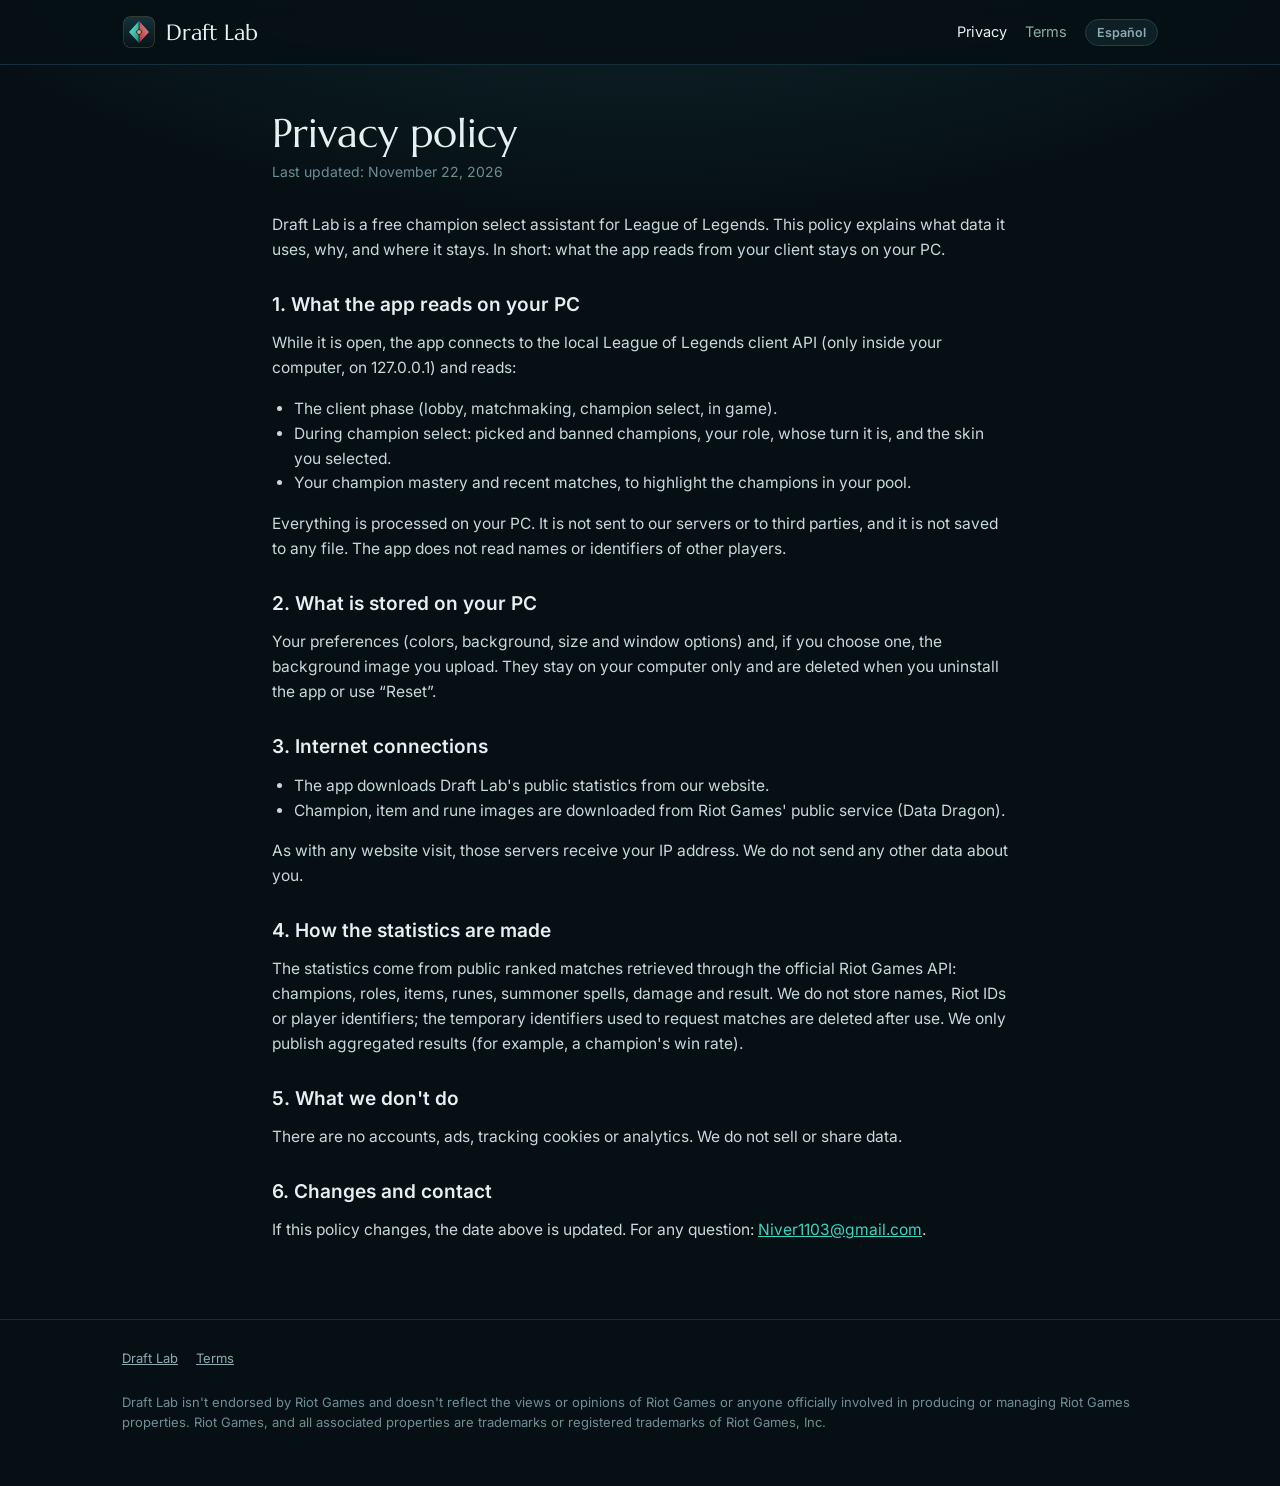
==== privacidad.html @ 86eb3110 "Publica el sitio de Draft Lab y las estadísticas Co-Authored-By: Claude Opus 5.5 <noreply@anthropic." ====
<!DOCTYPE html>
<html lang="es" data-idioma="es">
<head>
<meta charset="utf-8">
<meta name="viewport" content="width=device-width, initial-scale=1">
<title>Draft Lab · Política de privacidad / Privacy policy</title>
<link rel="icon" href="img/favicon.png">
<link rel="stylesheet" href="estilo.css">
<script src="idioma.js"></script>
</head>
<body>
<header><div class="contenedor">
  <a class="marca" href="index.html"><img src="img/icono.png" alt="">Draft Lab</a>
  <nav>
    <a class="on" href="privacidad.html"><span lang="es">Privacidad</span><span lang="en">Privacy</span></a>
    <a href="terminos.html"><span lang="es">Términos</span><span lang="en">Terms</span></a>
    <button class="idioma" type="button" data-cambiar-idioma><span lang="es">English</span><span lang="en">Español</span></button>
  </nav>
</div></header>

<main class="documento">
<div lang="es">
  <h1>Política de privacidad</h1>
  <p class="fecha">Última actualización: 22 de noviembre de 2026</p>
  <p>Draft Lab es un asistente gratuito para la selección de campeones de League of Legends. Esta política explica qué datos usa, para qué y dónde quedan. En resumen: lo que la app lee de tu cliente se queda en tu PC.</p>

  <h2>1. Lo que la app lee en tu PC</h2>
  <p>Mientras está abierta, la app se conecta a la API local del cliente de League of Legends (solo dentro de tu computador, en 127.0.0.1) y lee:</p>
  <ul>
    <li>La fase del cliente (sala, búsqueda, selección, partida).</li>
    <li>Durante la selección: los campeones elegidos y baneados, tu rol, el turno, y el aspecto que elegiste.</li>
    <li>Tu maestría de campeones y tus partidas recientes, para marcar los campeones de tu pool.</li>
  </ul>
  <p>Todo se procesa en tu PC. No se envía a nuestros servidores ni a terceros, y no se guarda en ningún archivo. La app no lee nombres ni identificadores de otros jugadores.</p>

  <h2>2. Lo que se guarda en tu PC</h2>
  <p>Tus preferencias (colores, fondo, tamaño y opciones de la ventana) y, si eliges una, la imagen de fondo que subas. Quedan solo en tu computador y se borran al desinstalar la app o al usar «Restablecer».</p>

  <h2>3. Conexiones a internet</h2>
  <ul>
    <li>La app descarga las estadísticas públicas de Draft Lab desde nuestro sitio.</li>
    <li>Las imágenes de campeones, objetos y runas se descargan del servicio público de Riot Games (Data Dragon).</li>
  </ul>
  <p>Como cualquier visita a un sitio web, esos servidores reciben tu dirección IP. No enviamos ningún otro dato tuyo.</p>

  <h2>4. Cómo se hacen las estadísticas</h2>
  <p>Las estadísticas salen de partidas clasificatorias públicas obtenidas con la API oficial de Riot Games: campeones, roles, objetos, runas, hechizos, daño y resultado. No guardamos nombres, Riot ID ni identificadores de jugadores; los identificadores temporales que se usan para pedir las partidas se borran después de usarlos. Solo publicamos resultados agregados (por ejemplo, el porcentaje de victorias de un campeón).</p>

  <h2>5. Lo que no hacemos</h2>
  <p>No hay cuentas, publicidad, cookies de seguimiento ni analítica. No vendemos ni compartimos datos.</p>

  <h2>6. Cambios y contacto</h2>
  <p>Si esta política cambia, la fecha de arriba se actualiza. Para cualquier consulta: <a href="mailto:Niver1103@gmail.com">Niver1103@gmail.com</a>.</p>
</div>

<div lang="en">
  <h1>Privacy policy</h1>
  <p class="fecha">Last updated: November 22, 2026</p>
  <p>Draft Lab is a free champion select assistant for League of Legends. This policy explains what data it uses, why, and where it stays. In short: what the app reads from your client stays on your PC.</p>

  <h2>1. What the app reads on your PC</h2>
  <p>While it is open, the app connects to the local League of Legends client API (only inside your computer, on 127.0.0.1) and reads:</p>
  <ul>
    <li>The client phase (lobby, matchmaking, champion select, in game).</li>
    <li>During champion select: picked and banned champions, your role, whose turn it is, and the skin you selected.</li>
    <li>Your champion mastery and recent matches, to highlight the champions in your pool.</li>
  </ul>
  <p>Everything is processed on your PC. It is not sent to our servers or to third parties, and it is not saved to any file. The app does not read names or identifiers of other players.</p>

  <h2>2. What is stored on your PC</h2>
  <p>Your preferences (colors, background, size and window options) and, if you choose one, the background image you upload. They stay on your computer only and are deleted when you uninstall the app or use “Reset”.</p>

  <h2>3. Internet connections</h2>
  <ul>
    <li>The app downloads Draft Lab's public statistics from our website.</li>
    <li>Champion, item and rune images are downloaded from Riot Games' public service (Data Dragon).</li>
  </ul>
  <p>As with any website visit, those servers receive your IP address. We do not send any other data about you.</p>

  <h2>4. How the statistics are made</h2>
  <p>The statistics come from public ranked matches retrieved through the official Riot Games API: champions, roles, items, runes, summoner spells, damage and result. We do not store names, Riot IDs or player identifiers; the temporary identifiers used to request matches are deleted after use. We only publish aggregated results (for example, a champion's win rate).</p>

  <h2>5. What we don't do</h2>
  <p>There are no accounts, ads, tracking cookies or analytics. We do not sell or share data.</p>

  <h2>6. Changes and contact</h2>
  <p>If this policy changes, the date above is updated. For any question: <a href="mailto:Niver1103@gmail.com">Niver1103@gmail.com</a>.</p>
</div>
</main>

<footer><div class="contenedor">
  <div class="enlaces"><a href="index.html">Draft Lab</a><a href="terminos.html"><span lang="es">Términos</span><span lang="en">Terms</span></a></div>
  <p>Draft Lab isn't endorsed by Riot Games and doesn't reflect the views or opinions of Riot Games or anyone officially involved in producing or managing Riot Games properties. Riot Games, and all associated properties are trademarks or registered trademarks of Riot Games, Inc.</p>
</div></footer>
</body>
</html>
---- estilo.css ----
/* Sitio de Draft Lab: misma identidad que la app (fondo verde azulado oscuro, turquesa, Marcellus e Inter). */
@font-face{font-family:Inter;font-style:normal;font-weight:400 700;font-display:swap;src:url(fuentes/inter-latin.woff2) format('woff2');unicode-range:U+0000-00FF,U+0131,U+0152-0153,U+02BB-02BC,U+02C6,U+02DA,U+02DC,U+0304,U+0308,U+0329,U+2000-206F,U+20AC,U+2122,U+2191,U+2193,U+2212,U+2215,U+FEFF,U+FFFD}
@font-face{font-family:Inter;font-style:normal;font-weight:400 700;font-display:swap;src:url(fuentes/inter-latin-ext.woff2) format('woff2');unicode-range:U+0100-02BA,U+02BD-02C5,U+02C7-02CC,U+02CE-02D7,U+02DD-02FF,U+0304,U+0308,U+0329,U+1D00-1DBF,U+1E00-1E9F,U+1EF2-1EFF,U+2020,U+20A0-20AB,U+20AD-20C0,U+2113,U+2C60-2C7F,U+A720-A7FF}
@font-face{font-family:Marcellus;font-style:normal;font-weight:400;font-display:swap;src:url(fuentes/marcellus-latin.woff2) format('woff2');unicode-range:U+0000-00FF,U+0131,U+0152-0153,U+02BB-02BC,U+02C6,U+02DA,U+02DC,U+0304,U+0308,U+0329,U+2000-206F,U+20AC,U+2122,U+2191,U+2193,U+2212,U+2215,U+FEFF,U+FFFD}
:root{color-scheme:dark;--bg:#0a1418;--pan:#0f1f26;--pan2:#132830;--line:#21404a;--ink:#e6f0f1;--mut:#8eaab1;--tenue:#6f8d95;--acc:#36d6c0;--riv:#f0646e;--gold:#c8aa6e}
*{box-sizing:border-box}
html,body{margin:0}
body{background:#061014 radial-gradient(1200px 600px at 50% -200px,#123039 0%,transparent 70%) no-repeat;color:var(--ink);font:16px/1.6 Inter,system-ui,sans-serif}
a{color:var(--acc)}
img{display:block;max-width:100%}
.contenedor{max-width:1080px;margin:0 auto;padding:0 22px}
/* idioma: cada texto viene en español e inglés; se muestra uno */
html[data-idioma="es"] [lang="en"],html[data-idioma="en"] [lang="es"]{display:none!important}
header{position:sticky;top:0;z-index:5;background:#061014e6;backdrop-filter:blur(10px);border-bottom:1px solid #15303a}
header .contenedor{display:flex;align-items:center;gap:12px;min-height:64px}
.marca{display:flex;align-items:center;gap:10px;color:var(--ink);text-decoration:none;font:400 22px Marcellus,Georgia,serif}
.marca img{width:34px;height:34px}
nav{margin-left:auto;display:flex;align-items:center;gap:18px;font-size:14.5px}
nav a{color:var(--mut);text-decoration:none}
nav a:hover,nav a.on{color:var(--ink)}
.idioma{font:600 12.5px Inter,sans-serif;color:var(--mut);background:var(--pan);border:1px solid var(--line);border-radius:999px;padding:5px 11px;cursor:pointer}
.idioma:hover{color:var(--ink)}
.heroe{display:grid;grid-template-columns:1.1fr .9fr;gap:40px;align-items:center;padding:64px 0 40px}
.heroe h1{font:400 50px/1.08 Marcellus,Georgia,serif;margin:0 0 18px;letter-spacing:-.01em}
.heroe p{font-size:18px;color:var(--mut);margin:0 0 26px;max-width:540px}
.botones{display:flex;flex-wrap:wrap;gap:12px}
.boton{display:inline-flex;align-items:center;gap:8px;font-weight:600;font-size:15.5px;text-decoration:none;border-radius:10px;padding:12px 20px}
.boton.principal{background:var(--acc);color:#04211d}
.boton.secundario{border:1px solid var(--line);color:var(--ink);background:var(--pan)}
.nota{font-size:13px;color:var(--tenue);margin-top:12px}
.capturas{display:flex;justify-content:center;gap:16px}
.capturas img{width:31%;border-radius:12px;border:1px solid #1d3942;box-shadow:0 24px 60px -24px #000}
.capturas img:nth-child(2){transform:translateY(-18px)}
section{padding:46px 0}
section h2{font:400 32px/1.15 Marcellus,Georgia,serif;margin:0 0 10px;text-align:center}
section>.contenedor>p.sub{color:var(--mut);text-align:center;max-width:640px;margin:0 auto 30px}
.rejilla{display:grid;grid-template-columns:repeat(auto-fit,minmax(230px,1fr));gap:16px}
.tarjeta{background:var(--pan);border:1px solid var(--line);border-radius:14px;padding:20px}
.tarjeta h3{font:600 16px Inter,sans-serif;margin:0 0 6px}
.tarjeta p{margin:0;color:var(--mut);font-size:14.5px}
.tarjeta .tag{display:inline-block;font:700 11px Inter,sans-serif;letter-spacing:.07em;text-transform:uppercase;color:var(--acc);margin-bottom:8px}
.limpio{display:grid;grid-template-columns:repeat(auto-fit,minmax(260px,1fr));gap:12px;max-width:900px;margin:0 auto}
.limpio div{display:flex;gap:10px;align-items:flex-start;font-size:15px;color:var(--mut)}
.limpio b{color:var(--ink)}
.limpio i{flex:none;width:22px;height:22px;border-radius:50%;background:color-mix(in srgb,var(--acc) 18%,transparent);border:1px solid var(--acc);display:grid;place-items:center;font-style:normal;font-size:12px;color:var(--acc);margin-top:2px}
/* páginas de texto (privacidad y términos) */
.documento{max-width:780px;margin:0 auto;padding:46px 22px 30px}
.documento h1{font:400 40px/1.1 Marcellus,Georgia,serif;margin:0 0 6px}
.documento .fecha{color:var(--tenue);font-size:14px;margin:0 0 30px}
.documento h2{font:600 19px Inter,sans-serif;margin:30px 0 8px;text-align:left}
.documento p,.documento li{color:#c9d8db;font-size:15.5px}
.documento ul{padding-left:22px}
footer{border-top:1px solid #15303a;margin-top:30px;padding:28px 0 40px;font-size:13px;color:var(--tenue)}
footer .contenedor{display:flex;flex-direction:column;gap:10px}
footer .enlaces{display:flex;gap:18px;flex-wrap:wrap}
footer .enlaces a{color:var(--mut)}
@media (max-width:820px){
  .heroe{grid-template-columns:1fr;padding-top:40px}
  .heroe h1{font-size:38px}
  nav a.extra{display:none}
}
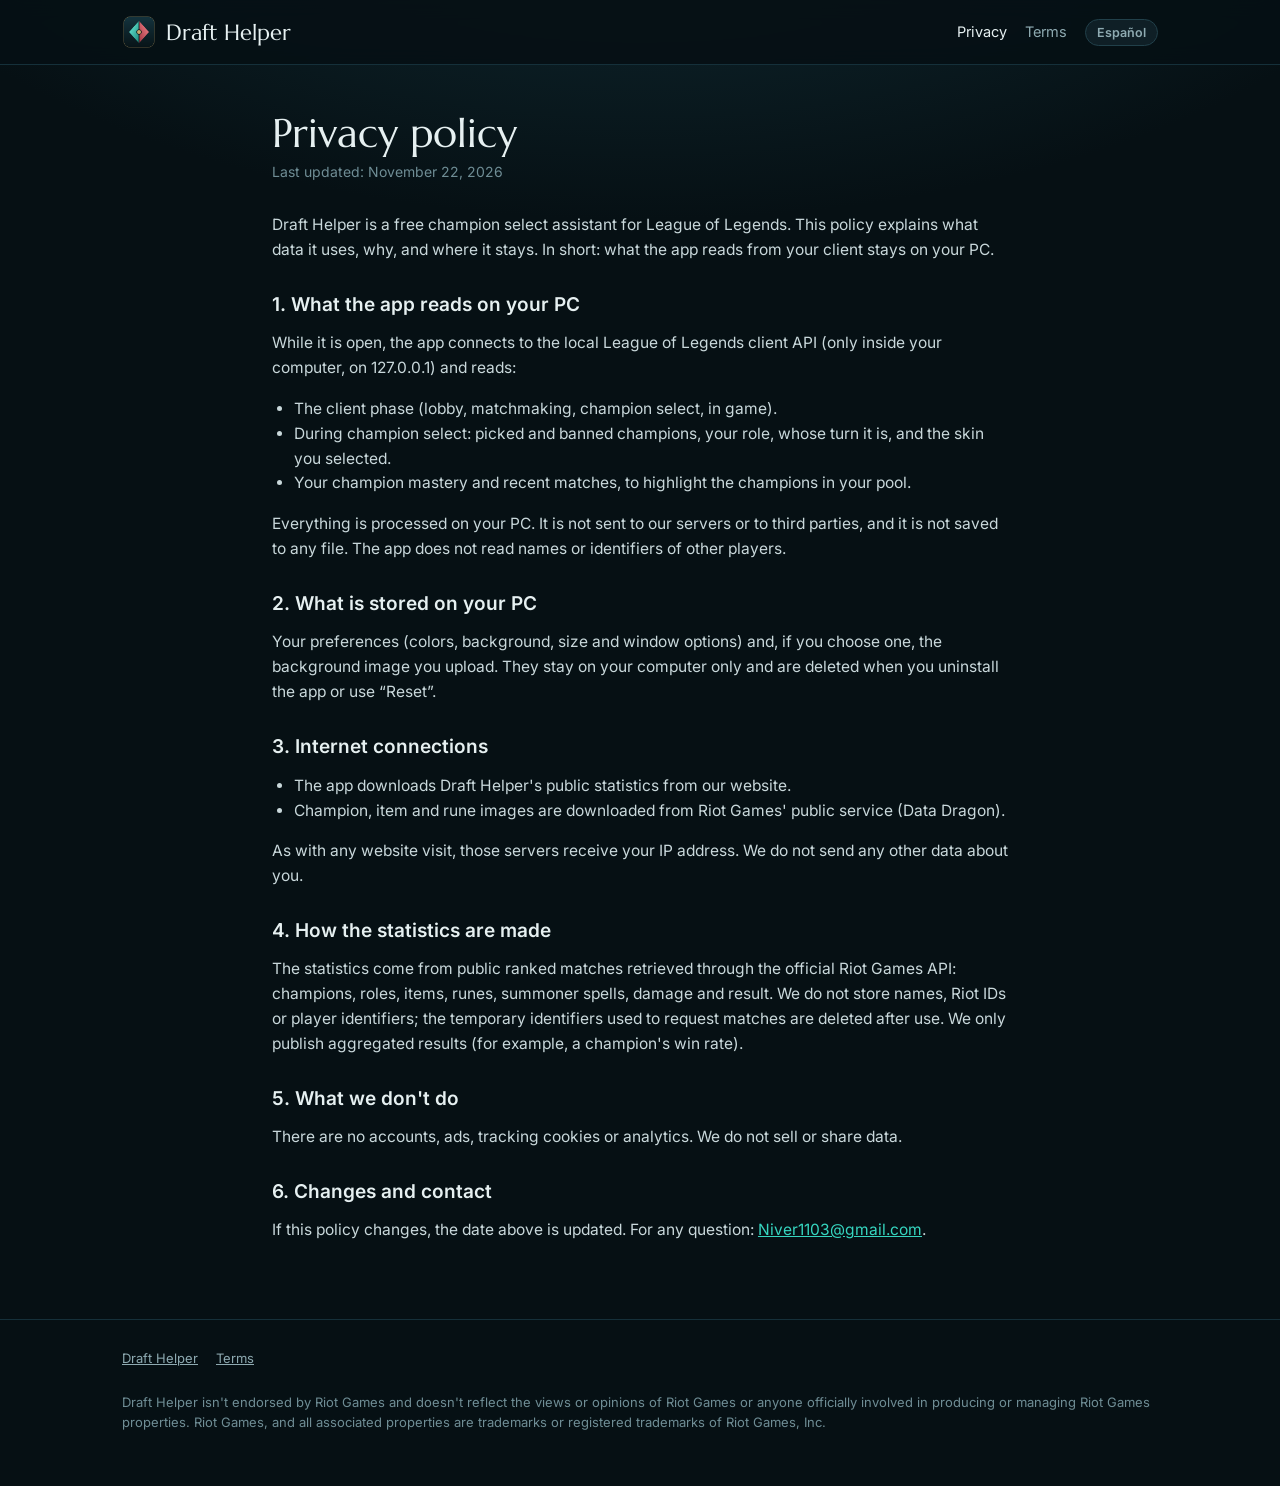
==== commit a4116cac: "Nuevo nombre: Draft Helper; captura nítida de la pestaña Draft Co-Authored-By: Claude Opus 5.5 <nore" ====
--- a/privacidad.html
+++ b/privacidad.html
@@ -3,14 +3,14 @@
 <head>
 <meta charset="utf-8">
 <meta name="viewport" content="width=device-width, initial-scale=1">
-<title>Draft Lab · Política de privacidad / Privacy policy</title>
+<title>Draft Helper · Política de privacidad / Privacy policy</title>
 <link rel="icon" href="img/favicon.png">
 <link rel="stylesheet" href="estilo.css">
 <script src="idioma.js"></script>
 </head>
 <body>
 <header><div class="contenedor">
-  <a class="marca" href="index.html"><img src="img/icono.png" alt="">Draft Lab</a>
+  <a class="marca" href="index.html"><img src="img/icono.png" alt="">Draft Helper</a>
   <nav>
     <a class="on" href="privacidad.html"><span lang="es">Privacidad</span><span lang="en">Privacy</span></a>
     <a href="terminos.html"><span lang="es">Términos</span><span lang="en">Terms</span></a>
@@ -22,7 +22,7 @@
 <div lang="es">
   <h1>Política de privacidad</h1>
   <p class="fecha">Última actualización: 22 de noviembre de 2026</p>
-  <p>Draft Lab es un asistente gratuito para la selección de campeones de League of Legends. Esta política explica qué datos usa, para qué y dónde quedan. En resumen: lo que la app lee de tu cliente se queda en tu PC.</p>
+  <p>Draft Helper es un asistente gratuito para la selección de campeones de League of Legends. Esta política explica qué datos usa, para qué y dónde quedan. En resumen: lo que la app lee de tu cliente se queda en tu PC.</p>
 
   <h2>1. Lo que la app lee en tu PC</h2>
   <p>Mientras está abierta, la app se conecta a la API local del cliente de League of Legends (solo dentro de tu computador, en 127.0.0.1) y lee:</p>
@@ -38,7 +38,7 @@
 
   <h2>3. Conexiones a internet</h2>
   <ul>
-    <li>La app descarga las estadísticas públicas de Draft Lab desde nuestro sitio.</li>
+    <li>La app descarga las estadísticas públicas de Draft Helper desde nuestro sitio.</li>
     <li>Las imágenes de campeones, objetos y runas se descargan del servicio público de Riot Games (Data Dragon).</li>
   </ul>
   <p>Como cualquier visita a un sitio web, esos servidores reciben tu dirección IP. No enviamos ningún otro dato tuyo.</p>
@@ -56,7 +56,7 @@
 <div lang="en">
   <h1>Privacy policy</h1>
   <p class="fecha">Last updated: November 22, 2026</p>
-  <p>Draft Lab is a free champion select assistant for League of Legends. This policy explains what data it uses, why, and where it stays. In short: what the app reads from your client stays on your PC.</p>
+  <p>Draft Helper is a free champion select assistant for League of Legends. This policy explains what data it uses, why, and where it stays. In short: what the app reads from your client stays on your PC.</p>
 
   <h2>1. What the app reads on your PC</h2>
   <p>While it is open, the app connects to the local League of Legends client API (only inside your computer, on 127.0.0.1) and reads:</p>
@@ -72,7 +72,7 @@
 
   <h2>3. Internet connections</h2>
   <ul>
-    <li>The app downloads Draft Lab's public statistics from our website.</li>
+    <li>The app downloads Draft Helper's public statistics from our website.</li>
     <li>Champion, item and rune images are downloaded from Riot Games' public service (Data Dragon).</li>
   </ul>
   <p>As with any website visit, those servers receive your IP address. We do not send any other data about you.</p>
@@ -89,8 +89,8 @@
 </main>
 
 <footer><div class="contenedor">
-  <div class="enlaces"><a href="index.html">Draft Lab</a><a href="terminos.html"><span lang="es">Términos</span><span lang="en">Terms</span></a></div>
-  <p>Draft Lab isn't endorsed by Riot Games and doesn't reflect the views or opinions of Riot Games or anyone officially involved in producing or managing Riot Games properties. Riot Games, and all associated properties are trademarks or registered trademarks of Riot Games, Inc.</p>
+  <div class="enlaces"><a href="index.html">Draft Helper</a><a href="terminos.html"><span lang="es">Términos</span><span lang="en">Terms</span></a></div>
+  <p>Draft Helper isn't endorsed by Riot Games and doesn't reflect the views or opinions of Riot Games or anyone officially involved in producing or managing Riot Games properties. Riot Games, and all associated properties are trademarks or registered trademarks of Riot Games, Inc.</p>
 </div></footer>
 </body>
 </html>
--- a/estilo.css
+++ b/estilo.css
@@ -1,4 +1,4 @@
-/* Sitio de Draft Lab: misma identidad que la app (fondo verde azulado oscuro, turquesa, Marcellus e Inter). */
+/* Sitio de Draft Helper: misma identidad que la app (fondo verde azulado oscuro, turquesa, Marcellus e Inter). */
 @font-face{font-family:Inter;font-style:normal;font-weight:400 700;font-display:swap;src:url(fuentes/inter-latin.woff2) format('woff2');unicode-range:U+0000-00FF,U+0131,U+0152-0153,U+02BB-02BC,U+02C6,U+02DA,U+02DC,U+0304,U+0308,U+0329,U+2000-206F,U+20AC,U+2122,U+2191,U+2193,U+2212,U+2215,U+FEFF,U+FFFD}
 @font-face{font-family:Inter;font-style:normal;font-weight:400 700;font-display:swap;src:url(fuentes/inter-latin-ext.woff2) format('woff2');unicode-range:U+0100-02BA,U+02BD-02C5,U+02C7-02CC,U+02CE-02D7,U+02DD-02FF,U+0304,U+0308,U+0329,U+1D00-1DBF,U+1E00-1E9F,U+1EF2-1EFF,U+2020,U+20A0-20AB,U+20AD-20C0,U+2113,U+2C60-2C7F,U+A720-A7FF}
 @font-face{font-family:Marcellus;font-style:normal;font-weight:400;font-display:swap;src:url(fuentes/marcellus-latin.woff2) format('woff2');unicode-range:U+0000-00FF,U+0131,U+0152-0153,U+02BB-02BC,U+02C6,U+02DA,U+02DC,U+0304,U+0308,U+0329,U+2000-206F,U+20AC,U+2122,U+2191,U+2193,U+2212,U+2215,U+FEFF,U+FFFD}
@@ -29,8 +29,7 @@
 .boton.secundario{border:1px solid var(--line);color:var(--ink);background:var(--pan)}
 .nota{font-size:13px;color:var(--tenue);margin-top:12px}
 .capturas{display:flex;justify-content:center;gap:16px}
-.capturas img{width:31%;border-radius:12px;border:1px solid #1d3942;box-shadow:0 24px 60px -24px #000}
-.capturas img:nth-child(2){transform:translateY(-18px)}
+.capturas img{width:100%;max-width:380px;height:auto;border-radius:16px;border:1px solid #1d3942;box-shadow:0 30px 80px -28px #000}
 section{padding:46px 0}
 section h2{font:400 32px/1.15 Marcellus,Georgia,serif;margin:0 0 10px;text-align:center}
 section>.contenedor>p.sub{color:var(--mut);text-align:center;max-width:640px;margin:0 auto 30px}
